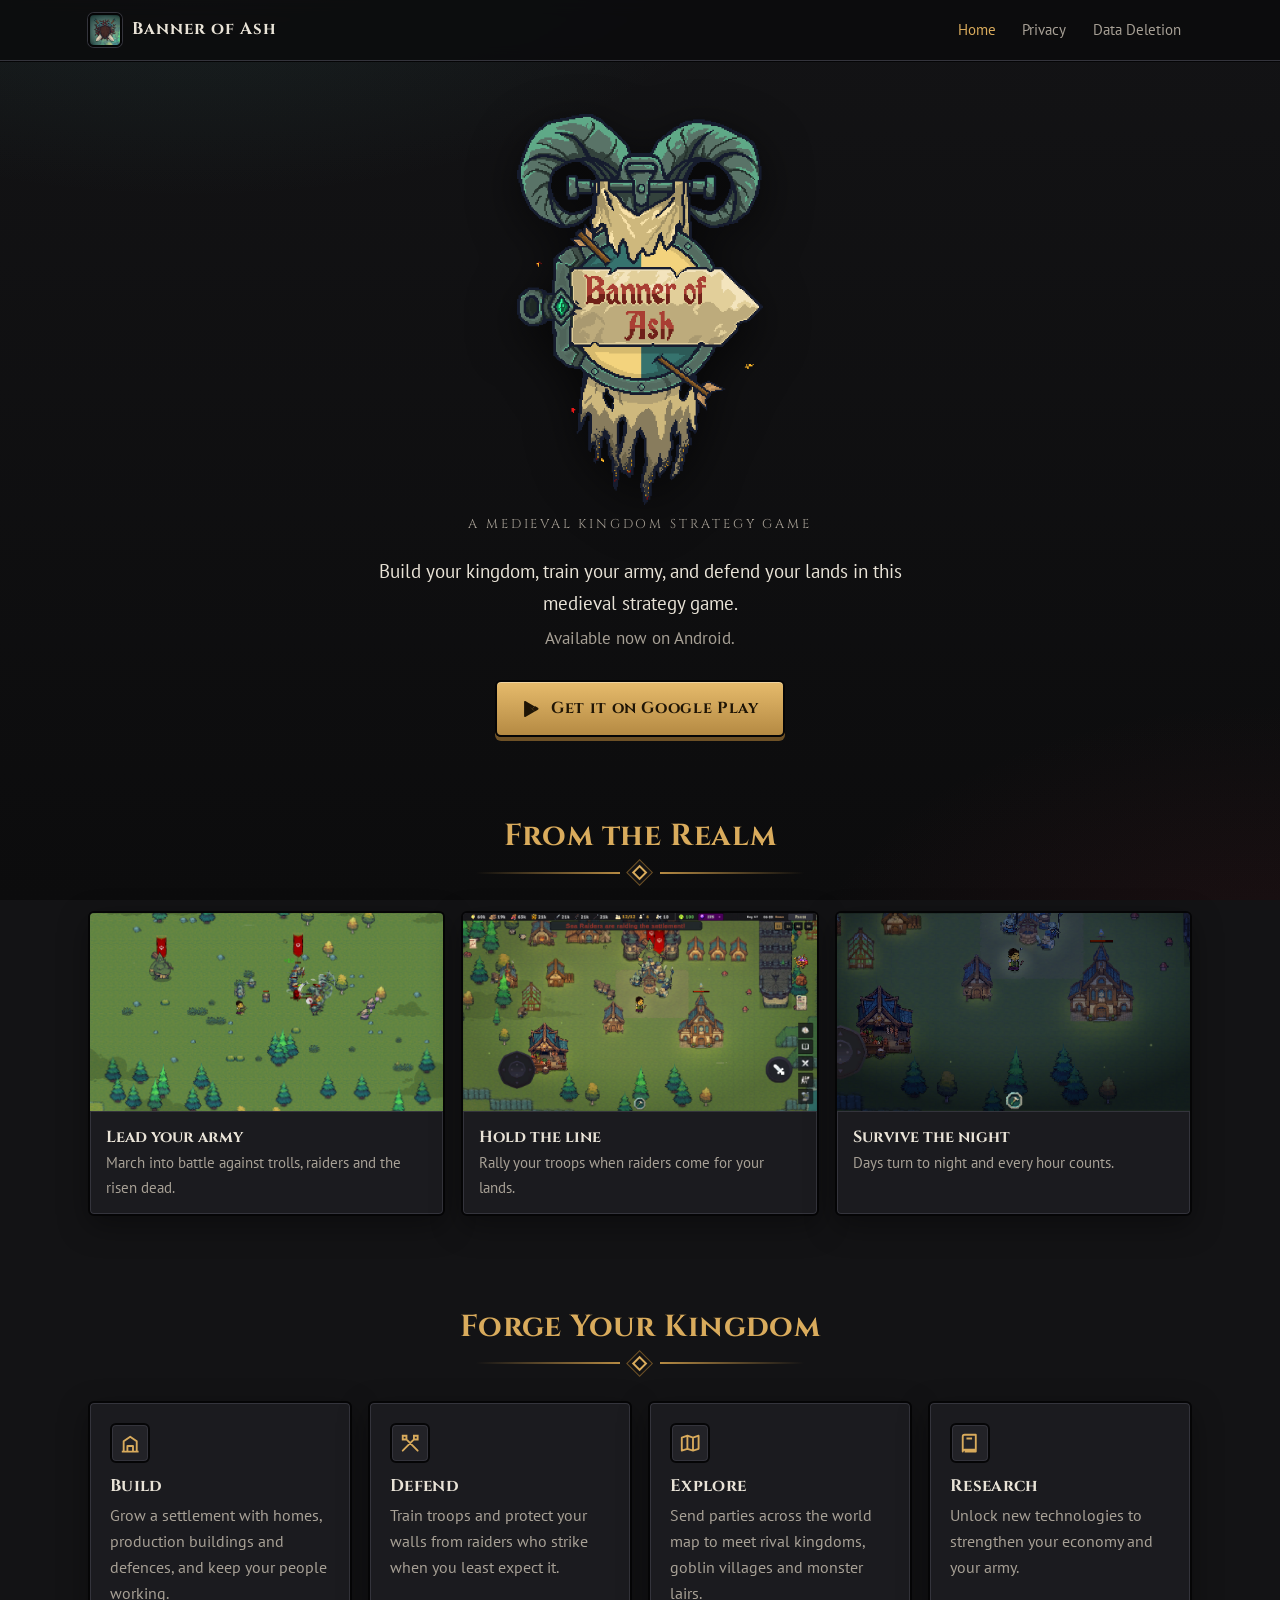
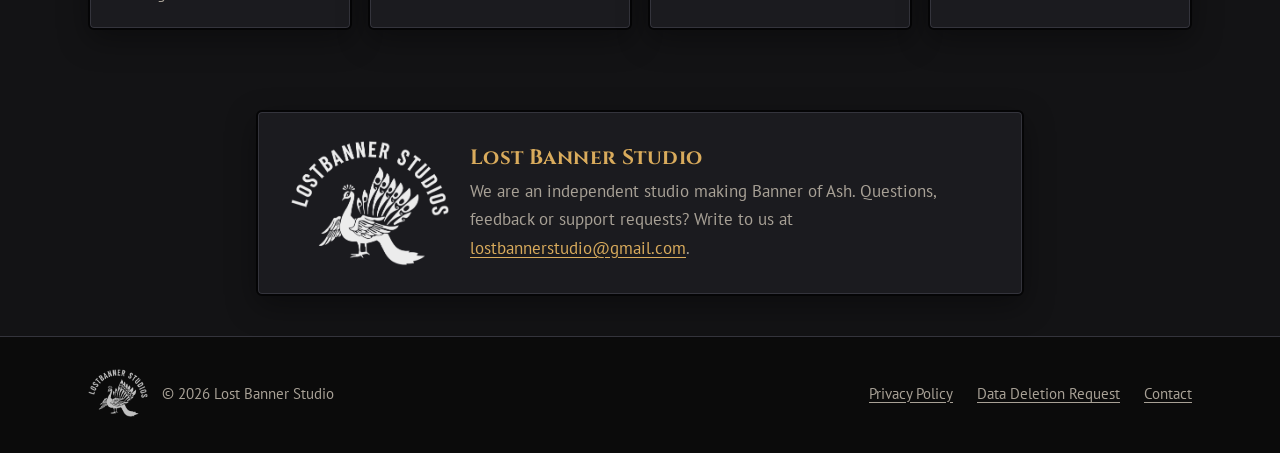
==== index.html @ b0996757 "Add homepage, privacy policy and data deletion pages Self-host the Banner of Ash legal pages that we" ====
<!DOCTYPE html>
<html lang="en">
<head>
<meta charset="UTF-8">
<meta name="viewport" content="width=device-width, initial-scale=1, viewport-fit=cover">
<title>Banner of Ash | Lost Banner Studio</title>
<meta name="description" content="Banner of Ash is a medieval kingdom strategy game for Android by Lost Banner Studio. Build your settlement, train your army and defend your lands.">
<meta name="theme-color" content="#131315">
<meta property="og:type" content="website">
<meta property="og:title" content="Banner of Ash">
<meta property="og:description" content="Build your kingdom, train your army, and defend your lands in this medieval strategy game.">
<meta property="og:url" content="https://lostbannerstudio.github.io/">
<meta property="og:image" content="https://lostbannerstudio.github.io/assets/img/screens/raid-dawn.png">
<link rel="icon" type="image/png" sizes="32x32" href="assets/img/icon-32.png">
<link rel="apple-touch-icon" href="assets/img/icon-180.png">
<link rel="preconnect" href="https://fonts.googleapis.com">
<link rel="preconnect" href="https://fonts.gstatic.com" crossorigin>
<link href="https://fonts.googleapis.com/css2?family=Cinzel:wght@500;700;900&family=PT+Sans:ital,wght@0,400;0,700;1,400&display=swap" rel="stylesheet">
<link rel="stylesheet" href="assets/css/site.css">
</head>
<body>
  <a class="skip" href="#main">Skip to content</a>

  <header class="topbar">
    <div class="wrap">
      <a class="brand" href="./">
        <img src="assets/img/icon-192.png" alt="" width="34" height="34">
        <span>Banner of Ash</span>
      </a>
      <nav class="nav" aria-label="Main">
        <a href="./" aria-current="page">Home</a>
        <a href="privacy-policy/">Privacy</a>
        <a href="data-deletion-request/">Data Deletion</a>
      </nav>
    </div>
  </header>

  <main id="main">
    <section class="hero wrap">
      <img class="logo" src="assets/img/logo.png" alt="Banner of Ash logo: a tattered banner hung from ram horns over a round shield, with a sign reading Banner of Ash" width="396" height="620">
      <p class="eyebrow">A medieval kingdom strategy game</p>
      <p class="tagline">Build your kingdom, train your army, and defend your lands in this medieval strategy game.</p>
      <p class="sub">Available now on Android.</p>
      <div class="actions">
        <a class="btn btn-gold" href="https://play.google.com/store/apps/details?id=com.lostbannerstudio.tinyswordskingdom" rel="noopener">
          <svg viewBox="0 0 24 24" aria-hidden="true"><path fill="currentColor" d="M4.2 2.4c-.3.3-.5.8-.5 1.4v16.4c0 .6.2 1.1.5 1.4l.1.1 9.2-9.2v-.2L4.3 2.3l-.1.1Zm12.4 12.5-3.1-3.1v-.2l3.1-3.1h.1l3.6 2.1c1 .6 1 1.6 0 2.2l-3.6 2.1h-.1Zm-.1.1L13.4 12l-9.2 9.2c.3.4.9.4 1.5.1l10.8-6.3M16.5 8.9 5.7 2.7c-.6-.4-1.2-.3-1.5.1l9.2 9.2 3.1-3.1Z"/></svg>
          Get it on Google Play
        </a>
      </div>
    </section>

    <section class="section wrap" aria-labelledby="screens-title">
      <h2 class="section-title" id="screens-title">From the Realm</h2>
      <div class="deco" aria-hidden="true"><span></span></div>
      <div class="gallery">
        <figure class="panel">
          <img src="assets/img/screens/battle.png" alt="Soldiers under red banners clash with skeleton warriors on an open field while a club-wielding troll boss looms nearby" width="1463" height="816" loading="lazy">
          <figcaption><strong>Lead your army</strong>March into battle against trolls, raiders and the risen dead.</figcaption>
        </figure>
        <figure class="panel">
          <img src="assets/img/screens/raid-dawn.png" alt="Sea Raiders attacking the settlement at dawn while troops gather by the well" width="1920" height="1080" loading="lazy">
          <figcaption><strong>Hold the line</strong>Rally your troops when raiders come for your lands.</figcaption>
        </figure>
        <figure class="panel">
          <img src="assets/img/screens/settlement-night.png" alt="The settlement at night lit by lanterns, with a raid countdown at the top" width="1920" height="1080" loading="lazy">
          <figcaption><strong>Survive the night</strong>Days turn to night and every hour counts.</figcaption>
        </figure>
      </div>
    </section>

    <section class="section wrap" aria-labelledby="features-title">
      <h2 class="section-title" id="features-title">Forge Your Kingdom</h2>
      <div class="deco" aria-hidden="true"><span></span></div>
      <ul class="features">
        <li class="panel">
          <div class="icon"><svg viewBox="0 0 24 24" aria-hidden="true"><path fill="none" stroke="currentColor" stroke-width="2" stroke-linejoin="round" d="M3 21h18M5 21V10l7-5 7 5v11M9 21v-6h6v6"/></svg></div>
          <h3>Build</h3>
          <p>Grow a settlement with homes, production buildings and defences, and keep your people working.</p>
        </li>
        <li class="panel">
          <div class="icon"><svg viewBox="0 0 24 24" aria-hidden="true"><path fill="none" stroke="currentColor" stroke-width="2" stroke-linecap="round" d="M4 20 16 8m0 0V4h4v4h-4ZM20 20 8 8m0 0V4H4v4h4Z"/></svg></div>
          <h3>Defend</h3>
          <p>Train troops and protect your walls from raiders who strike when you least expect it.</p>
        </li>
        <li class="panel">
          <div class="icon"><svg viewBox="0 0 24 24" aria-hidden="true"><path fill="none" stroke="currentColor" stroke-width="2" stroke-linejoin="round" d="m3 6 6-2 6 2 6-2v14l-6 2-6-2-6 2V6Zm6-2v14m6-12v14"/></svg></div>
          <h3>Explore</h3>
          <p>Send parties across the world map to meet rival kingdoms, goblin villages and monster lairs.</p>
        </li>
        <li class="panel">
          <div class="icon"><svg viewBox="0 0 24 24" aria-hidden="true"><path fill="none" stroke="currentColor" stroke-width="2" stroke-linejoin="round" d="M4 5a2 2 0 0 1 2-2h12v16H6a2 2 0 0 0-2 2V5Zm0 16a2 2 0 0 1 2-2h12v2H6M8 7h6"/></svg></div>
          <h3>Research</h3>
          <p>Unlock new technologies to strengthen your economy and your army.</p>
        </li>
      </ul>
    </section>

    <section class="section wrap">
      <div class="studio-card panel">
        <img src="assets/img/studio-logo.png" alt="Lost Banner Studio logo: a peacock beneath the words Lostbanner Studios" width="726" height="573" loading="lazy">
        <div>
          <h2>Lost Banner Studio</h2>
          <p>We are an independent studio making Banner of Ash. Questions, feedback or support requests? Write to us at <a href="mailto:lostbannerstudio@gmail.com">lostbannerstudio@gmail.com</a>.</p>
        </div>
      </div>
    </section>
  </main>

  <footer class="site-footer">
    <div class="wrap">
      <span class="studio-mark"><img src="assets/img/studio-logo.png" alt="" width="726" height="573" loading="lazy"><span>&copy; 2026 Lost Banner Studio</span></span>
      <nav aria-label="Footer">
        <a href="privacy-policy/">Privacy Policy</a>
        <a href="data-deletion-request/">Data Deletion Request</a>
        <a href="mailto:lostbannerstudio@gmail.com">Contact</a>
      </nav>
    </div>
  </footer>
</body>
</html>
---- assets/css/site.css ----
/* Lost Banner Studio / Banner of Ash
   Palette and type follow the game: near-black UI panels, gold heading
   flourishes, ash-crimson and forest-teal accents, Cinzel + PT Sans. */

:root {
  --bg: #131315;
  --bg-deep: #0c0c0d;
  --panel: #1b1b1f;
  --panel-raised: #222227;
  --edge: #050506;
  --line: #34343c;
  --text: #e9e3d7;
  --muted: #a8a196;
  --gold: #d9ab5c;
  --gold-soft: #b58a43;
  --gold-deep: #6e5126;
  --ash: #9e2f3c;
  --ash-deep: #5f1a23;
  --teal: #4c9a91;
  --wood: #6b4a33;
  --radius: 6px;
  --max: 72rem;
  color-scheme: dark;
}

* { box-sizing: border-box; }

html { scroll-behavior: smooth; -webkit-text-size-adjust: 100%; }
@media (prefers-reduced-motion: reduce) { html { scroll-behavior: auto; } }

body {
  margin: 0;
  min-height: 100vh;
  display: flex;
  flex-direction: column;
  background-color: var(--bg);
  background-image:
    radial-gradient(60rem 30rem at 15% -10%, rgba(76, 154, 145, 0.14), transparent 60%),
    radial-gradient(50rem 30rem at 100% 110%, rgba(158, 47, 60, 0.12), transparent 60%),
    linear-gradient(var(--bg), var(--bg-deep));
  background-attachment: fixed;
  color: var(--text);
  font-family: "PT Sans", "Segoe UI", Roboto, Arial, sans-serif;
  font-size: 1.0625rem;
  line-height: 1.65;
}

img { max-width: 100%; height: auto; display: block; }

a { color: var(--gold); text-underline-offset: 0.18em; }
a:hover { color: #f0c77e; }
a:focus-visible, button:focus-visible, summary:focus-visible {
  outline: 3px solid var(--gold);
  outline-offset: 3px;
  border-radius: 2px;
}

h1, h2, h3, .brand, .btn { font-family: "Cinzel", Georgia, serif; }
h1, h2, h3 { line-height: 1.25; margin: 0; letter-spacing: 0.02em; }

.wrap {
  width: 100%;
  max-width: var(--max);
  margin: 0 auto;
  padding: 0 1rem;
}
@media (min-width: 40rem) { .wrap { padding: 0 1.5rem; } }

.skip {
  position: absolute;
  left: -999px;
  top: 0.5rem;
  background: var(--gold);
  color: #1d1406;
  padding: 0.5rem 1rem;
  z-index: 100;
}
.skip:focus { left: 0.5rem; }

/* ---------- Top bar ---------- */
.topbar {
  position: sticky;
  top: 0;
  z-index: 20;
  background: rgba(12, 12, 13, 0.88);
  backdrop-filter: blur(8px);
  -webkit-backdrop-filter: blur(8px);
  border-bottom: 1px solid var(--line);
  box-shadow: 0 1px 0 var(--edge);
}
.topbar .wrap {
  display: flex;
  align-items: center;
  justify-content: space-between;
  gap: 1rem;
  min-height: 3.75rem;
}
.brand {
  display: flex;
  align-items: center;
  gap: 0.65rem;
  color: var(--text);
  text-decoration: none;
  font-weight: 700;
  font-size: 1.05rem;
  letter-spacing: 0.06em;
  white-space: nowrap;
}
.brand img {
  width: 2.1rem;
  height: 2.1rem;
  border-radius: 6px;
  border: 2px solid var(--edge);
  box-shadow: 0 0 0 1px var(--line);
}
.brand:hover { color: var(--gold); }

.nav { display: flex; gap: 0.25rem; }
.nav a {
  color: var(--muted);
  text-decoration: none;
  font-size: 0.95rem;
  padding: 0.45rem 0.7rem;
  border-radius: var(--radius);
}
.nav a:hover { color: var(--text); background: var(--panel); }
.nav a[aria-current="page"] { color: var(--gold); }
@media (max-width: 34rem) {
  .brand span { display: none; }
  .nav a { font-size: 0.88rem; padding: 0.45rem 0.5rem; }
}

/* ---------- Panels & buttons ---------- */
.panel {
  background: var(--panel);
  border: 2px solid var(--edge);
  border-radius: var(--radius);
  box-shadow: inset 0 0 0 1px var(--line), 0 10px 30px rgba(0, 0, 0, 0.35);
}

.btn {
  display: inline-flex;
  align-items: center;
  justify-content: center;
  gap: 0.6rem;
  padding: 0.85rem 1.5rem;
  font-size: 1rem;
  font-weight: 700;
  letter-spacing: 0.04em;
  text-decoration: none;
  border-radius: var(--radius);
  border: 2px solid var(--edge);
  transition: transform 0.08s ease, filter 0.15s ease;
}
.btn:hover { filter: brightness(1.08); }
.btn:active { transform: translateY(2px); }
.btn svg { width: 1.25rem; height: 1.25rem; flex: none; }

.btn-gold {
  background: linear-gradient(#e6bb6c, var(--gold-soft));
  color: #1f1506;
  box-shadow: inset 0 1px 0 rgba(255, 255, 255, 0.35), 0 4px 0 var(--gold-deep);
}
.btn-gold:hover { color: #1f1506; }
.btn-gold:active { box-shadow: inset 0 1px 0 rgba(255, 255, 255, 0.35), 0 2px 0 var(--gold-deep); }

.btn-ash {
  background: linear-gradient(#b23a48, var(--ash));
  color: #f6ebe0;
  box-shadow: inset 0 1px 0 rgba(255, 255, 255, 0.2), 0 4px 0 var(--ash-deep);
}
.btn-ash:hover { color: #fff; }
.btn-ash:active { box-shadow: inset 0 1px 0 rgba(255, 255, 255, 0.2), 0 2px 0 var(--ash-deep); }

/* Gold diamond flourish, modelled on the in-game UI_Heading_Deco */
.deco {
  display: flex;
  align-items: center;
  justify-content: center;
  gap: 0.9rem;
  color: var(--gold);
}
.deco::before, .deco::after {
  content: "";
  flex: 1 1 0;
  max-width: 9rem;
  height: 2px;
  background: linear-gradient(90deg, transparent, var(--gold-soft));
}
.deco::after { background: linear-gradient(270deg, transparent, var(--gold-soft)); }
.deco > span {
  display: inline-block;
  width: 0.7rem;
  height: 0.7rem;
  border: 2px solid var(--gold);
  transform: rotate(45deg);
  box-shadow: 0 0 0 3px var(--bg), 0 0 0 4px var(--gold-deep);
}

/* ---------- Home ---------- */
.hero {
  padding-top: 3rem;
  padding-bottom: 2.5rem;
  text-align: center;
}
.hero .logo {
  width: min(16rem, 62vw);
  margin: 0 auto;
  filter: drop-shadow(0 14px 24px rgba(0, 0, 0, 0.6));
}
.hero .eyebrow {
  margin: 0.25rem 0 0;
  font-family: "Cinzel", Georgia, serif;
  color: var(--muted);
  letter-spacing: 0.22em;
  text-transform: uppercase;
  font-size: 0.8rem;
}
.hero .tagline {
  max-width: 34rem;
  margin: 1.25rem auto 0;
  font-size: 1.2rem;
}
.hero .sub { margin: 0.35rem 0 0; color: var(--muted); }
.hero .actions { margin-top: 1.75rem; }

.section { padding-top: 2.5rem; padding-bottom: 2.5rem; }
.section-title {
  text-align: center;
  font-size: clamp(1.4rem, 4vw, 1.9rem);
  color: var(--gold);
}
.section-title + .deco { margin: 0.75rem auto 2rem; max-width: 22rem; }

.gallery {
  display: grid;
  grid-auto-flow: column;
  grid-auto-columns: 86%;
  gap: 1rem;
  overflow-x: auto;
  scroll-snap-type: x mandatory;
  padding-bottom: 0.75rem;
  scrollbar-color: var(--line) transparent;
}
.gallery figure {
  margin: 0;
  scroll-snap-align: center;
  overflow: hidden;
  padding: 0;
}
.gallery img { width: 100%; aspect-ratio: 16 / 9; object-fit: cover; }
.gallery figcaption {
  padding: 0.7rem 1rem 0.85rem;
  font-size: 0.95rem;
  color: var(--muted);
  border-top: 1px solid var(--line);
}
.gallery figcaption strong {
  display: block;
  color: var(--text);
  font-family: "Cinzel", Georgia, serif;
  font-size: 1rem;
}
@media (min-width: 52rem) {
  .gallery { grid-auto-flow: row; grid-template-columns: repeat(3, 1fr); overflow: visible; }
}

.features {
  display: grid;
  gap: 1rem;
  grid-template-columns: 1fr;
  padding: 0;
  margin: 0;
  list-style: none;
}
@media (min-width: 40rem) { .features { grid-template-columns: repeat(2, 1fr); } }
@media (min-width: 64rem) { .features { grid-template-columns: repeat(4, 1fr); } }
.features li { padding: 1.25rem 1.25rem 1.35rem; }
.features .icon {
  width: 2.5rem;
  height: 2.5rem;
  display: grid;
  place-items: center;
  margin-bottom: 0.8rem;
  border-radius: var(--radius);
  background: var(--panel-raised);
  border: 2px solid var(--edge);
  box-shadow: inset 0 0 0 1px var(--line);
  color: var(--gold);
}
.features .icon svg { width: 1.4rem; height: 1.4rem; }
.features h3 { font-size: 1.05rem; color: var(--text); }
.features p { margin: 0.4rem 0 0; color: var(--muted); font-size: 0.98rem; }

.studio-card {
  display: grid;
  gap: 1.25rem;
  align-items: center;
  padding: 1.5rem;
  max-width: 48rem;
  margin: 0 auto;
}
@media (min-width: 40rem) { .studio-card { grid-template-columns: auto 1fr; padding: 1.75rem 2rem; } }
.studio-card img {
  width: 9rem;
  margin: 0 auto;
  opacity: 0.92;
}
@media (min-width: 40rem) { .studio-card img { width: 10rem; } }
.studio-card h2 { font-size: 1.3rem; color: var(--gold); }
.studio-card p { margin: 0.4rem 0 0; color: var(--muted); }

/* ---------- Legal pages ---------- */
.page-head {
  padding-top: 2.75rem;
  padding-bottom: 1.75rem;
  text-align: center;
}
.page-head h1 {
  font-size: clamp(1.5rem, 5vw, 2.4rem);
  color: var(--gold);
}
.page-head .deco { margin: 1rem auto 0; max-width: 22rem; }
.page-head .meta {
  list-style: none;
  padding: 0;
  margin: 1.1rem 0 0;
  display: flex;
  flex-wrap: wrap;
  justify-content: center;
  gap: 0.5rem 1rem;
  color: var(--muted);
  font-size: 0.95rem;
}
.page-head .meta li {
  padding: 0.25rem 0.75rem;
  background: var(--panel);
  border: 1px solid var(--line);
  border-radius: 999px;
}

.legal-layout {
  display: grid;
  gap: 1.25rem;
  padding-bottom: 3rem;
}
@media (min-width: 60rem) {
  .legal-layout { grid-template-columns: 16rem minmax(0, 1fr); align-items: start; gap: 2rem; }
}

.toc { padding: 0; font-size: 0.95rem; }
.toc summary {
  cursor: pointer;
  list-style: none;
  padding: 0.85rem 1.1rem;
  font-family: "Cinzel", Georgia, serif;
  font-weight: 700;
  color: var(--gold);
  display: flex;
  justify-content: space-between;
  align-items: center;
}
.toc summary::-webkit-details-marker { display: none; }
.toc summary::after { content: "+"; font-family: "PT Sans", sans-serif; font-size: 1.25rem; color: var(--muted); }
.toc[open] summary::after { content: "\2013"; }
.toc ol {
  list-style: none;
  margin: 0;
  padding: 0.25rem 0.6rem 0.8rem;
  border-top: 1px solid var(--line);
}
.toc a {
  display: block;
  padding: 0.35rem 0.5rem;
  color: var(--muted);
  text-decoration: none;
  border-radius: 4px;
  line-height: 1.35;
}
.toc a:hover { color: var(--text); background: var(--panel-raised); }
@media (min-width: 60rem) {
  .toc { position: sticky; top: 5rem; max-height: calc(100vh - 6rem); overflow: auto; }
  .toc summary { cursor: default; pointer-events: none; }
  .toc summary::after { display: none; }
}

.legal { padding: 1.5rem 1.25rem; }
@media (min-width: 40rem) { .legal { padding: 2.25rem 2.5rem; } }
.legal section { scroll-margin-top: 5rem; }
.legal section + section {
  margin-top: 2rem;
  padding-top: 2rem;
  border-top: 1px solid var(--line);
}
.legal h2 {
  display: flex;
  align-items: center;
  gap: 0.7rem;
  font-size: 1.15rem;
  color: var(--gold);
  letter-spacing: 0.05em;
}
.legal h2::before {
  content: "";
  flex: none;
  width: 0.55rem;
  height: 0.55rem;
  border: 2px solid var(--gold);
  transform: rotate(45deg);
}
.legal h3 {
  margin-top: 1.5rem;
  font-size: 1.02rem;
  color: var(--text);
  scroll-margin-top: 5rem;
}
.legal p { margin: 0.85rem 0 0; }
.legal ul { margin: 0.85rem 0 0; padding-left: 1.3rem; }
.legal li { margin-top: 0.4rem; }
.legal li::marker { color: var(--gold-soft); }
.legal address {
  font-style: normal;
  margin-top: 0.85rem;
  padding: 0.9rem 1.1rem;
  background: var(--panel-raised);
  border-left: 3px solid var(--ash);
  border-radius: 0 var(--radius) var(--radius) 0;
}
.legal a { word-break: break-word; }

.callout {
  margin-top: 1.25rem;
  padding: 1.1rem 1.25rem;
  background: linear-gradient(135deg, rgba(158, 47, 60, 0.18), rgba(158, 47, 60, 0.05));
  border: 1px solid rgba(158, 47, 60, 0.5);
  border-radius: var(--radius);
  display: flex;
  flex-wrap: wrap;
  gap: 1rem;
  align-items: center;
  justify-content: space-between;
}
.callout p { margin: 0; color: var(--text); }
.callout strong { font-family: "Cinzel", Georgia, serif; color: var(--gold); }

.narrow { max-width: 50rem; margin: 0 auto; padding-bottom: 3rem; }

/* ---------- Footer ---------- */
.site-footer {
  margin-top: auto;
  border-top: 1px solid var(--line);
  background: rgba(5, 5, 6, 0.6);
  padding: 2rem 0 2.25rem;
  font-size: 0.95rem;
  color: var(--muted);
}
.site-footer .wrap {
  display: flex;
  flex-wrap: wrap;
  justify-content: space-between;
  align-items: center;
  gap: 1rem 2rem;
}
.site-footer .studio-mark {
  display: flex;
  align-items: center;
  gap: 0.85rem;
}
.site-footer .studio-mark img { width: 3.75rem; opacity: 0.75; }
.site-footer nav { display: flex; flex-wrap: wrap; gap: 0.5rem 1.5rem; }
.site-footer a { color: var(--muted); }
.site-footer a:hover { color: var(--text); }
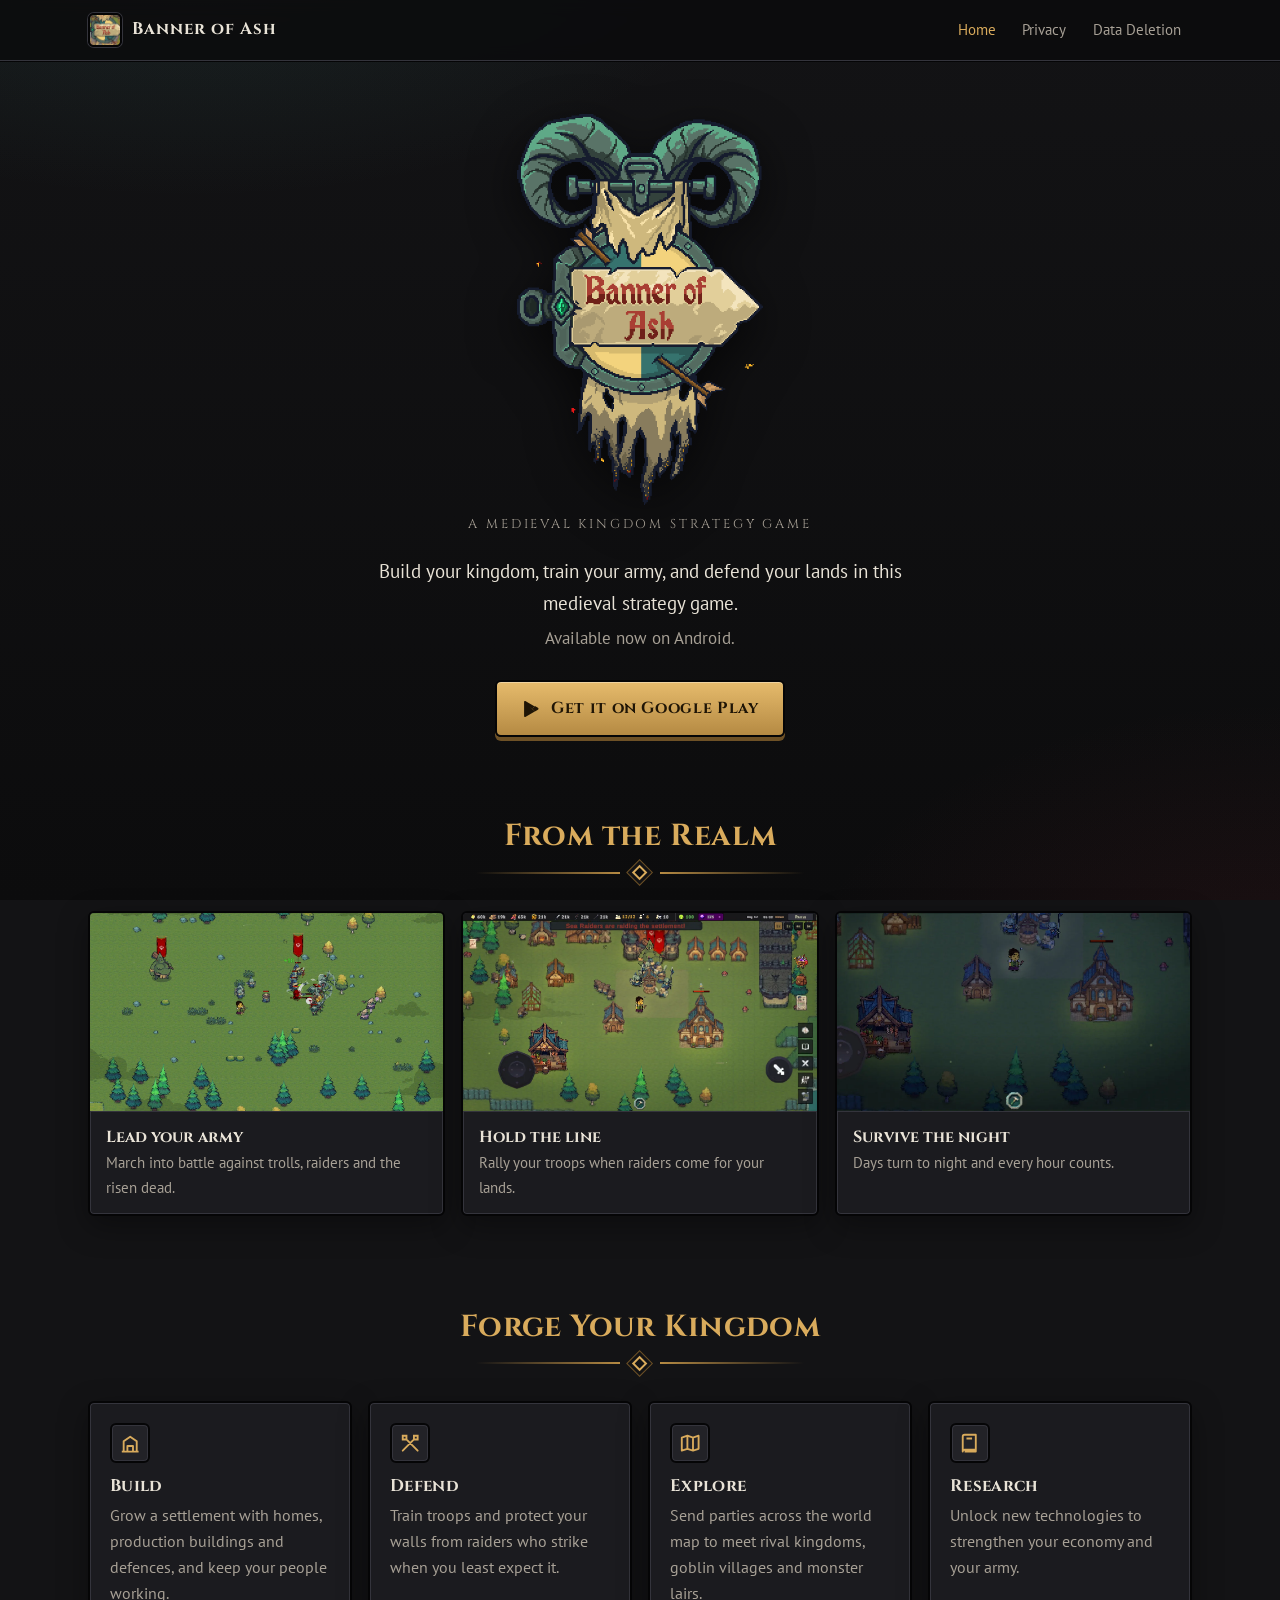
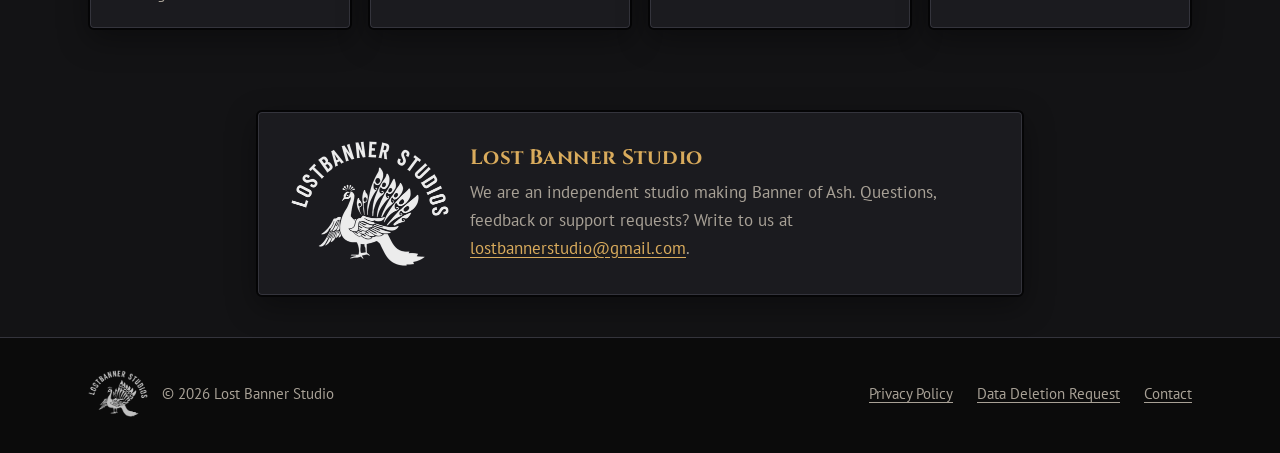
==== commit cc12ae13: "Fix privacy TOC, optimize images, add SEO files and new app icon - Keep the privacy policy contents " ====
--- a/index.html
+++ b/index.html
@@ -11,6 +11,11 @@
 <meta property="og:description" content="Build your kingdom, train your army, and defend your lands in this medieval strategy game.">
 <meta property="og:url" content="https://lostbannerstudio.github.io/">
 <meta property="og:image" content="https://lostbannerstudio.github.io/assets/img/screens/raid-dawn.png">
+<meta property="og:image:width" content="1920">
+<meta property="og:image:height" content="1080">
+<meta property="og:image:alt" content="Sea Raiders attacking the settlement at dawn in Banner of Ash">
+<meta name="twitter:card" content="summary_large_image">
+<link rel="canonical" href="https://lostbannerstudio.github.io/">
 <link rel="icon" type="image/png" sizes="32x32" href="assets/img/icon-32.png">
 <link rel="apple-touch-icon" href="assets/img/icon-180.png">
 <link rel="preconnect" href="https://fonts.googleapis.com">
@@ -24,7 +29,7 @@
   <header class="topbar">
     <div class="wrap">
       <a class="brand" href="./">
-        <img src="assets/img/icon-192.png" alt="" width="34" height="34">
+        <img src="assets/img/icon-64.png" alt="" width="34" height="34">
         <span>Banner of Ash</span>
       </a>
       <nav class="nav" aria-label="Main">
@@ -54,15 +59,24 @@
       <div class="deco" aria-hidden="true"><span></span></div>
       <div class="gallery">
         <figure class="panel">
-          <img src="assets/img/screens/battle.png" alt="Soldiers under red banners clash with skeleton warriors on an open field while a club-wielding troll boss looms nearby" width="1463" height="816" loading="lazy">
+          <picture>
+            <source srcset="assets/img/screens/battle.webp" type="image/webp">
+            <img src="assets/img/screens/battle.png" alt="Soldiers under red banners clash with skeleton warriors on an open field while a club-wielding troll boss looms nearby" width="1463" height="816" loading="lazy">
+          </picture>
           <figcaption><strong>Lead your army</strong>March into battle against trolls, raiders and the risen dead.</figcaption>
         </figure>
         <figure class="panel">
-          <img src="assets/img/screens/raid-dawn.png" alt="Sea Raiders attacking the settlement at dawn while troops gather by the well" width="1920" height="1080" loading="lazy">
+          <picture>
+            <source srcset="assets/img/screens/raid-dawn.webp" type="image/webp">
+            <img src="assets/img/screens/raid-dawn.png" alt="Sea Raiders attacking the settlement at dawn while troops gather by the well" width="1920" height="1080" loading="lazy">
+          </picture>
           <figcaption><strong>Hold the line</strong>Rally your troops when raiders come for your lands.</figcaption>
         </figure>
         <figure class="panel">
-          <img src="assets/img/screens/settlement-night.png" alt="The settlement at night lit by lanterns, with a raid countdown at the top" width="1920" height="1080" loading="lazy">
+          <picture>
+            <source srcset="assets/img/screens/settlement-night.webp" type="image/webp">
+            <img src="assets/img/screens/settlement-night.png" alt="The settlement at night lit by lanterns, with a raid countdown at the top" width="1920" height="1080" loading="lazy">
+          </picture>
           <figcaption><strong>Survive the night</strong>Days turn to night and every hour counts.</figcaption>
         </figure>
       </div>
@@ -97,7 +111,7 @@
 
     <section class="section wrap">
       <div class="studio-card panel">
-        <img src="assets/img/studio-logo.png" alt="Lost Banner Studio logo: a peacock beneath the words Lostbanner Studios" width="726" height="573" loading="lazy">
+        <img src="assets/img/studio-logo-320.png" alt="Lost Banner Studio logo: a peacock beneath the words Lostbanner Studios" width="320" height="253" loading="lazy">
         <div>
           <h2>Lost Banner Studio</h2>
           <p>We are an independent studio making Banner of Ash. Questions, feedback or support requests? Write to us at <a href="mailto:lostbannerstudio@gmail.com">lostbannerstudio@gmail.com</a>.</p>
@@ -108,7 +122,7 @@
 
   <footer class="site-footer">
     <div class="wrap">
-      <span class="studio-mark"><img src="assets/img/studio-logo.png" alt="" width="726" height="573" loading="lazy"><span>&copy; 2026 Lost Banner Studio</span></span>
+      <span class="studio-mark"><img src="assets/img/studio-logo-320.png" alt="" width="320" height="253" loading="lazy"><span>&copy; 2026 Lost Banner Studio</span></span>
       <nav aria-label="Footer">
         <a href="privacy-policy/">Privacy Policy</a>
         <a href="data-deletion-request/">Data Deletion Request</a>
--- a/assets/css/site.css
+++ b/assets/css/site.css
@@ -319,6 +319,7 @@
 .page-head h1 {
   font-size: clamp(1.5rem, 5vw, 2.4rem);
   color: var(--gold);
+  text-transform: uppercase;
 }
 .page-head .deco { margin: 1rem auto 0; max-width: 22rem; }
 .page-head .meta {
@@ -399,6 +400,7 @@
   font-size: 1.15rem;
   color: var(--gold);
   letter-spacing: 0.05em;
+  text-transform: uppercase;
 }
 .legal h2::before {
   content: "";
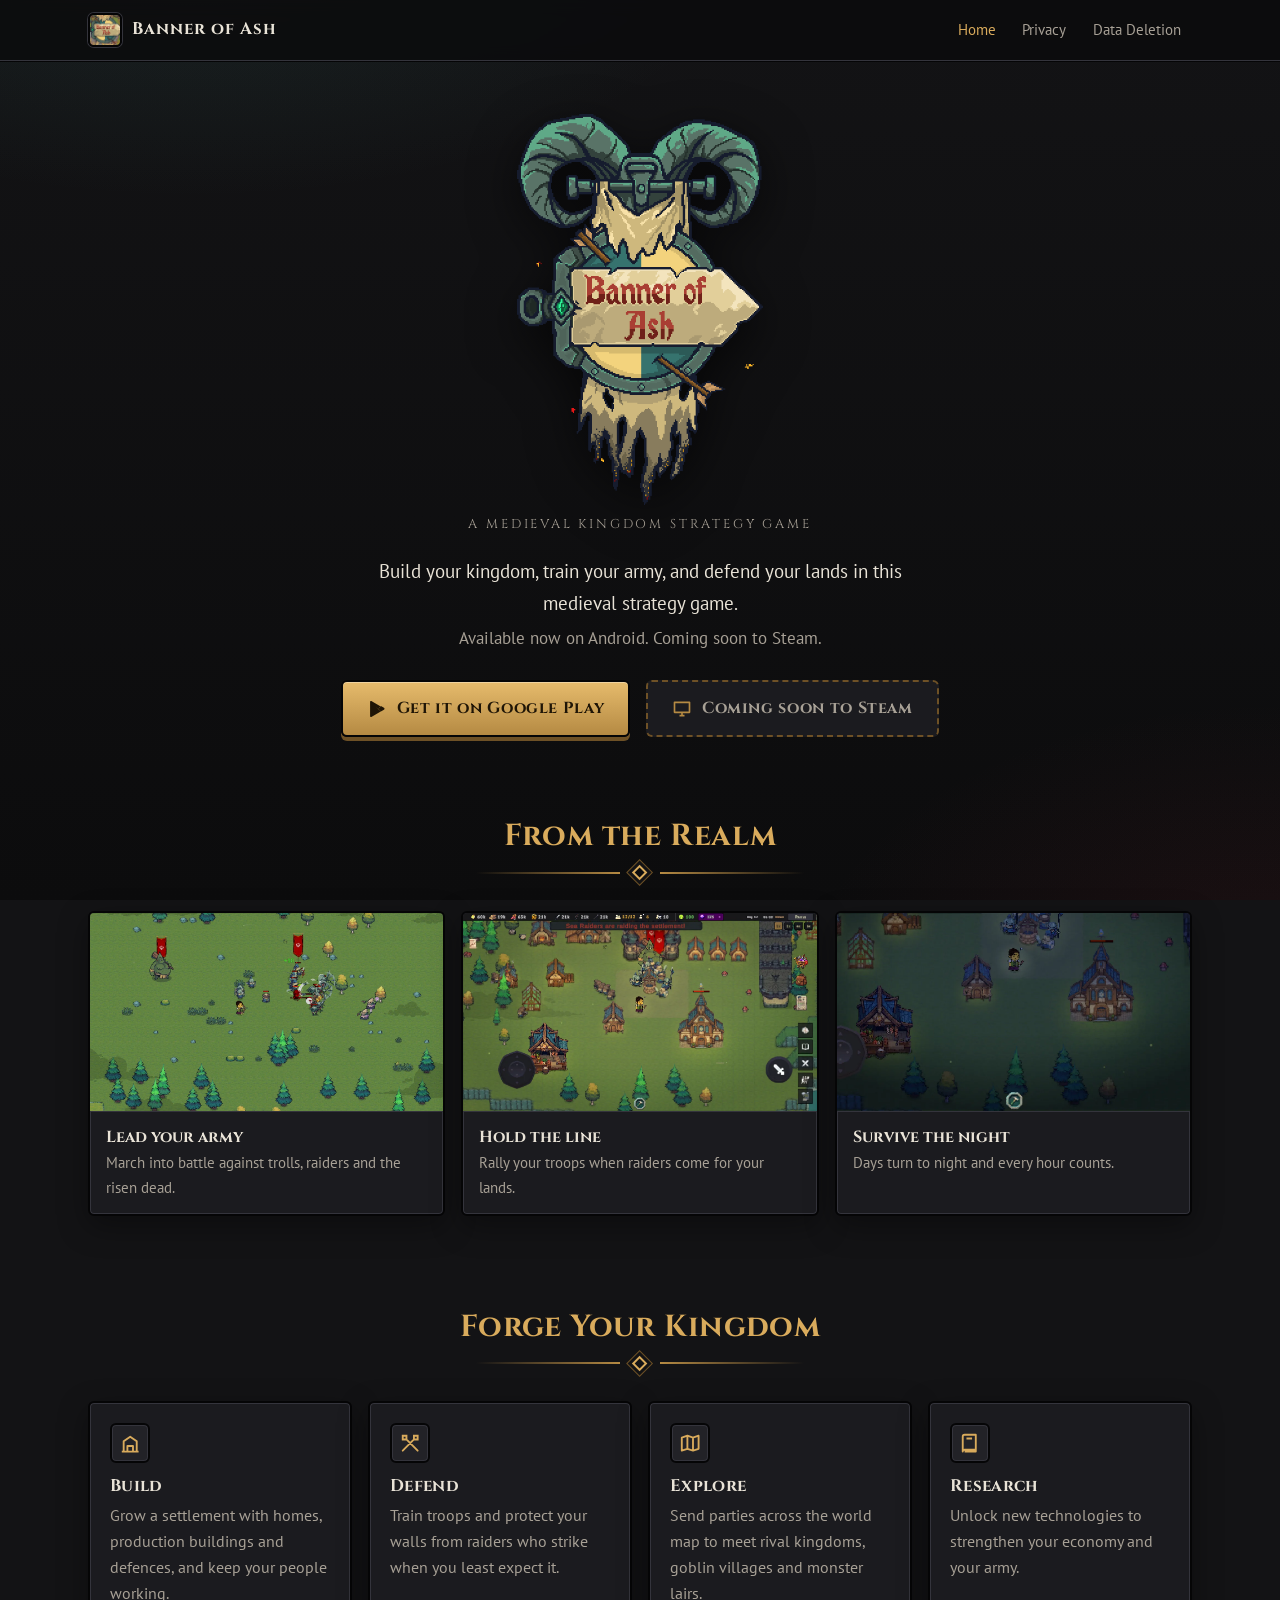
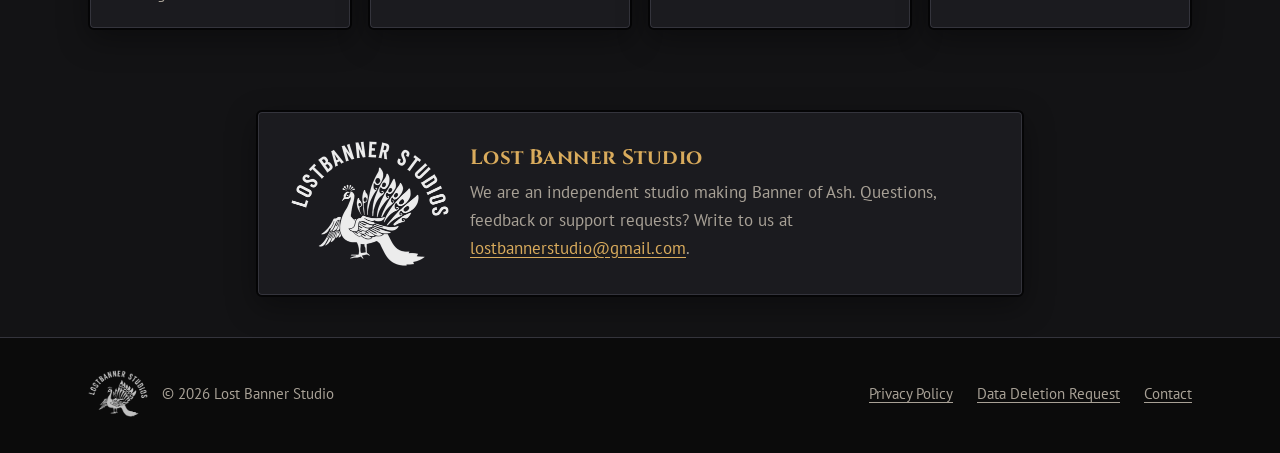
==== commit f4d44d5d: "Add "Coming soon to Steam" badge to homepage hero Co-Authored-By: Claude Opus 5.5 <noreply@anthropic" ====
--- a/index.html
+++ b/index.html
@@ -45,12 +45,16 @@
       <img class="logo" src="assets/img/logo.png" alt="Banner of Ash logo: a tattered banner hung from ram horns over a round shield, with a sign reading Banner of Ash" width="396" height="620">
       <p class="eyebrow">A medieval kingdom strategy game</p>
       <p class="tagline">Build your kingdom, train your army, and defend your lands in this medieval strategy game.</p>
-      <p class="sub">Available now on Android.</p>
+      <p class="sub">Available now on Android. Coming soon to Steam.</p>
       <div class="actions">
         <a class="btn btn-gold" href="https://play.google.com/store/apps/details?id=com.lostbannerstudio.tinyswordskingdom" rel="noopener">
           <svg viewBox="0 0 24 24" aria-hidden="true"><path fill="currentColor" d="M4.2 2.4c-.3.3-.5.8-.5 1.4v16.4c0 .6.2 1.1.5 1.4l.1.1 9.2-9.2v-.2L4.3 2.3l-.1.1Zm12.4 12.5-3.1-3.1v-.2l3.1-3.1h.1l3.6 2.1c1 .6 1 1.6 0 2.2l-3.6 2.1h-.1Zm-.1.1L13.4 12l-9.2 9.2c.3.4.9.4 1.5.1l10.8-6.3M16.5 8.9 5.7 2.7c-.6-.4-1.2-.3-1.5.1l9.2 9.2 3.1-3.1Z"/></svg>
           Get it on Google Play
         </a>
+        <span class="btn btn-soon">
+          <svg viewBox="0 0 24 24" aria-hidden="true"><path fill="none" stroke="currentColor" stroke-width="2" stroke-linejoin="round" d="M3 4h18v12H3V4Zm6 16h6m-3-4v4"/></svg>
+          Coming soon to Steam
+        </span>
       </div>
     </section>
 
--- a/assets/css/site.css
+++ b/assets/css/site.css
@@ -172,6 +172,18 @@
 .btn-ash:hover { color: #fff; }
 .btn-ash:active { box-shadow: inset 0 1px 0 rgba(255, 255, 255, 0.2), 0 2px 0 var(--ash-deep); }
 
+/* Announcement badge shaped like a button; not a link, so no hover/press states */
+.btn-soon {
+  background: var(--panel);
+  color: var(--muted);
+  border-style: dashed;
+  border-color: var(--gold-deep);
+  cursor: default;
+}
+.btn-soon:hover { filter: none; }
+.btn-soon:active { transform: none; }
+.btn-soon svg { color: var(--gold-soft); }
+
 /* Gold diamond flourish, modelled on the in-game UI_Heading_Deco */
 .deco {
   display: flex;
@@ -222,7 +234,14 @@
   font-size: 1.2rem;
 }
 .hero .sub { margin: 0.35rem 0 0; color: var(--muted); }
-.hero .actions { margin-top: 1.75rem; }
+.hero .actions {
+  margin-top: 1.75rem;
+  display: flex;
+  flex-wrap: wrap;
+  justify-content: center;
+  align-items: flex-start;
+  gap: 1rem;
+}
 
 .section { padding-top: 2.5rem; padding-bottom: 2.5rem; }
 .section-title {
